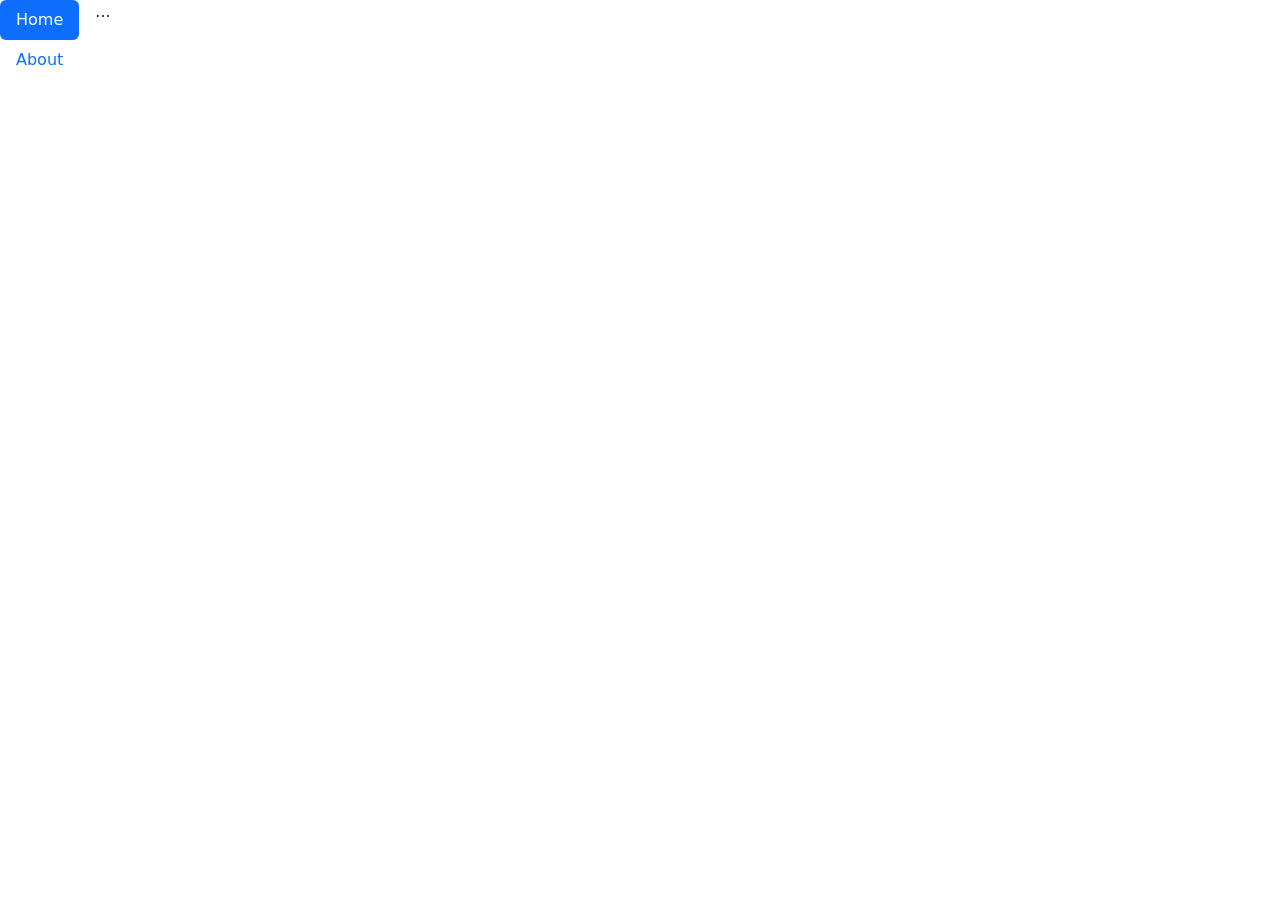
==== index.html @ a02d2b6b "images files" ====
<!DOCTYPE html>
<html lang="en">
  <head>
    <!-- Required meta tags -->
    <meta charset="utf-8" />
    <meta name="viewport" content="width=device-width, initial-scale=1" />

    <!-- Google Fonts -->
    <link
      href="https://fonts.googleapis.com/css?family=Open+Sans:300,300i,400,400i,600,600i,700,700i|Raleway:300,300i,400,400i,500,500i,600,600i,700,700i|Poppins:300,300i,400,400i,500,500i,600,600i,700,700i"
      rel="stylesheet"
    />

    <!-- Bootstrap CSS -->
    <link
      href="https://cdn.jsdelivr.net/npm/bootstrap@5.0.2/dist/css/bootstrap.min.css"
      rel="stylesheet"
      integrity="sha384-EVSTQN3/azprG1Anm3QDgpJLIm9Nao0Yz1ztcQTwFspd3yD65VohhpuuCOmLASjC"
      crossorigin="anonymous"
    />

    <title>Nimesh Portfolio</title>
  </head>
  <body>
    <!-- <h1>Nimesh Portfolio</h1> -->

    <!-- Optional JavaScript; choose one of the two! -->

    <!-- Option 1: Bootstrap Bundle with Popper -->
    <script
      src="https://cdn.jsdelivr.net/npm/bootstrap@5.0.2/dist/js/bootstrap.bundle.min.js"
      integrity="sha384-MrcW6ZMFYlzcLA8Nl+NtUVF0sA7MsXsP1UyJoMp4YLEuNSfAP+JcXn/tWtIaxVXM"
      crossorigin="anonymous"
    ></script>

    <!-- Option 2: Separate Popper and Bootstrap JS -->
    <!--
    <script src="https://cdn.jsdelivr.net/npm/@popperjs/core@2.9.2/dist/umd/popper.min.js" integrity="sha384-IQsoLXl5PILFhosVNubq5LC7Qb9DXgDA9i+tQ8Zj3iwWAwPtgFTxbJ8NT4GN1R8p" crossorigin="anonymous"></script>
    <script src="https://cdn.jsdelivr.net/npm/bootstrap@5.0.2/dist/js/bootstrap.min.js" integrity="sha384-cVKIPhGWiC2Al4u+LWgxfKTRIcfu0JTxR+EQDz/bgldoEyl4H0zUF0QKbrJ0EcQF" crossorigin="anonymous"></script>
    -->

    <div class="d-flex align-items-start">
      <div
        class="nav flex-column nav-pills me-3"
        id="v-pills-tab"
        role="tablist"
        aria-orientation="vertical"
      >
        <button
          class="nav-link active"
          id="v-pills-home-tab"
          data-bs-toggle="pill"
          data-bs-target="#v-pills-home"
          type="button"
          role="tab"
          aria-controls="v-pills-home"
          aria-selected="true"
        >
          Home
        </button>
        <button
          class="nav-link"
          id="v-pills-profile-tab"
          data-bs-toggle="pill"
          data-bs-target="#v-pills-profile"
          type="button"
          role="tab"
          aria-controls="v-pills-profile"
          aria-selected="false"
        >
          About
        </button>
      </div>
      <div class="tab-content" id="v-pills-tabContent">
        <div
          class="tab-pane fade show active"
          id="v-pills-home"
          role="tabpanel"
          aria-labelledby="v-pills-home-tab"
        >
          ...
        </div>
        <div
          class="tab-pane fade"
          id="v-pills-profile"
          role="tabpanel"
          aria-labelledby="v-pills-profile-tab"
        >
          ...
        </div>
        <div
          class="tab-pane fade"
          id="v-pills-messages"
          role="tabpanel"
          aria-labelledby="v-pills-messages-tab"
        >
          ...
        </div>
        <div
          class="tab-pane fade"
          id="v-pills-settings"
          role="tabpanel"
          aria-labelledby="v-pills-settings-tab"
        >
          ...
        </div>
      </div>
    </div>
  </body>
</html>
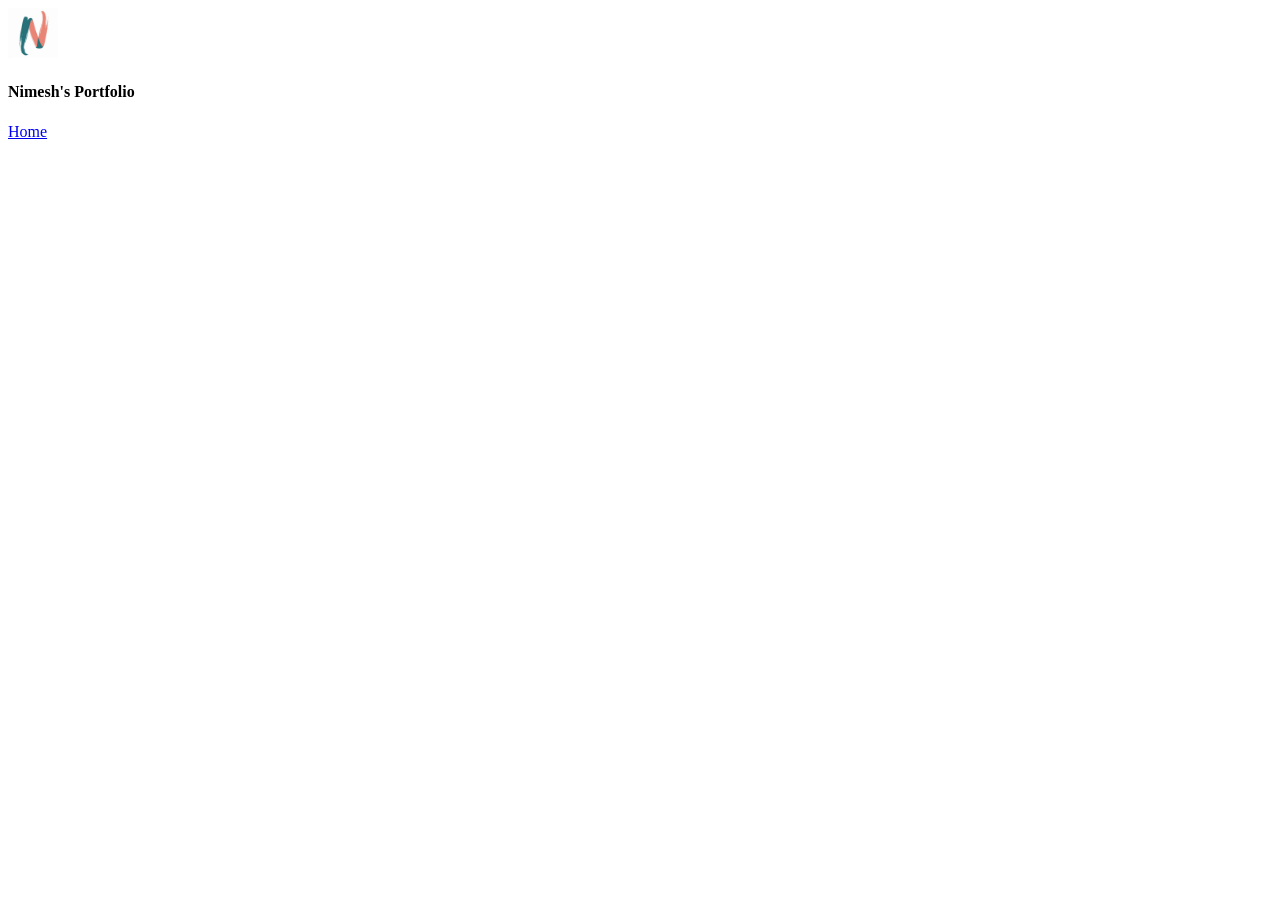
==== commit b28366c0: "update" ====
--- a/index.html
+++ b/index.html
@@ -1,110 +1,26 @@
 <!DOCTYPE html>
 <html lang="en">
   <head>
-    <!-- Required meta tags -->
     <meta charset="utf-8" />
     <meta name="viewport" content="width=device-width, initial-scale=1" />
-
-    <!-- Google Fonts -->
-    <link
-      href="https://fonts.googleapis.com/css?family=Open+Sans:300,300i,400,400i,600,600i,700,700i|Raleway:300,300i,400,400i,500,500i,600,600i,700,700i|Poppins:300,300i,400,400i,500,500i,600,600i,700,700i"
-      rel="stylesheet"
-    />
-
-    <!-- Bootstrap CSS -->
-    <link
-      href="https://cdn.jsdelivr.net/npm/bootstrap@5.0.2/dist/css/bootstrap.min.css"
-      rel="stylesheet"
-      integrity="sha384-EVSTQN3/azprG1Anm3QDgpJLIm9Nao0Yz1ztcQTwFspd3yD65VohhpuuCOmLASjC"
-      crossorigin="anonymous"
-    />
-
+    <link rel="stylesheet" href="bootstrap.min.css" />
     <title>Nimesh Portfolio</title>
   </head>
   <body>
-    <!-- <h1>Nimesh Portfolio</h1> -->
+    <header class="nav bg-dark text-white p-1 align-items-center">
+      <img
+        src="img/2.jpeg"
+        alt="Logo"
+        class="rounded-circle"
+        width="50px"
+        height="50px"
+      />
+      <h4 class="px-3">Nimesh's Portfolio</h4>
+      <a href="#" class="">Home</a>
 
-    <!-- Optional JavaScript; choose one of the two! -->
+    </header>
 
-    <!-- Option 1: Bootstrap Bundle with Popper -->
-    <script
-      src="https://cdn.jsdelivr.net/npm/bootstrap@5.0.2/dist/js/bootstrap.bundle.min.js"
-      integrity="sha384-MrcW6ZMFYlzcLA8Nl+NtUVF0sA7MsXsP1UyJoMp4YLEuNSfAP+JcXn/tWtIaxVXM"
-      crossorigin="anonymous"
-    ></script>
-
-    <!-- Option 2: Separate Popper and Bootstrap JS -->
-    <!--
-    <script src="https://cdn.jsdelivr.net/npm/@popperjs/core@2.9.2/dist/umd/popper.min.js" integrity="sha384-IQsoLXl5PILFhosVNubq5LC7Qb9DXgDA9i+tQ8Zj3iwWAwPtgFTxbJ8NT4GN1R8p" crossorigin="anonymous"></script>
-    <script src="https://cdn.jsdelivr.net/npm/bootstrap@5.0.2/dist/js/bootstrap.min.js" integrity="sha384-cVKIPhGWiC2Al4u+LWgxfKTRIcfu0JTxR+EQDz/bgldoEyl4H0zUF0QKbrJ0EcQF" crossorigin="anonymous"></script>
-    -->
-
-    <div class="d-flex align-items-start">
-      <div
-        class="nav flex-column nav-pills me-3"
-        id="v-pills-tab"
-        role="tablist"
-        aria-orientation="vertical"
-      >
-        <button
-          class="nav-link active"
-          id="v-pills-home-tab"
-          data-bs-toggle="pill"
-          data-bs-target="#v-pills-home"
-          type="button"
-          role="tab"
-          aria-controls="v-pills-home"
-          aria-selected="true"
-        >
-          Home
-        </button>
-        <button
-          class="nav-link"
-          id="v-pills-profile-tab"
-          data-bs-toggle="pill"
-          data-bs-target="#v-pills-profile"
-          type="button"
-          role="tab"
-          aria-controls="v-pills-profile"
-          aria-selected="false"
-        >
-          About
-        </button>
-      </div>
-      <div class="tab-content" id="v-pills-tabContent">
-        <div
-          class="tab-pane fade show active"
-          id="v-pills-home"
-          role="tabpanel"
-          aria-labelledby="v-pills-home-tab"
-        >
-          ...
-        </div>
-        <div
-          class="tab-pane fade"
-          id="v-pills-profile"
-          role="tabpanel"
-          aria-labelledby="v-pills-profile-tab"
-        >
-          ...
-        </div>
-        <div
-          class="tab-pane fade"
-          id="v-pills-messages"
-          role="tabpanel"
-          aria-labelledby="v-pills-messages-tab"
-        >
-          ...
-        </div>
-        <div
-          class="tab-pane fade"
-          id="v-pills-settings"
-          role="tabpanel"
-          aria-labelledby="v-pills-settings-tab"
-        >
-          ...
-        </div>
-      </div>
-    </div>
+    <!-- Bootstrap Javascript -->
+    <script src="bootstrap.bundle.min.js"></script>
   </body>
 </html>
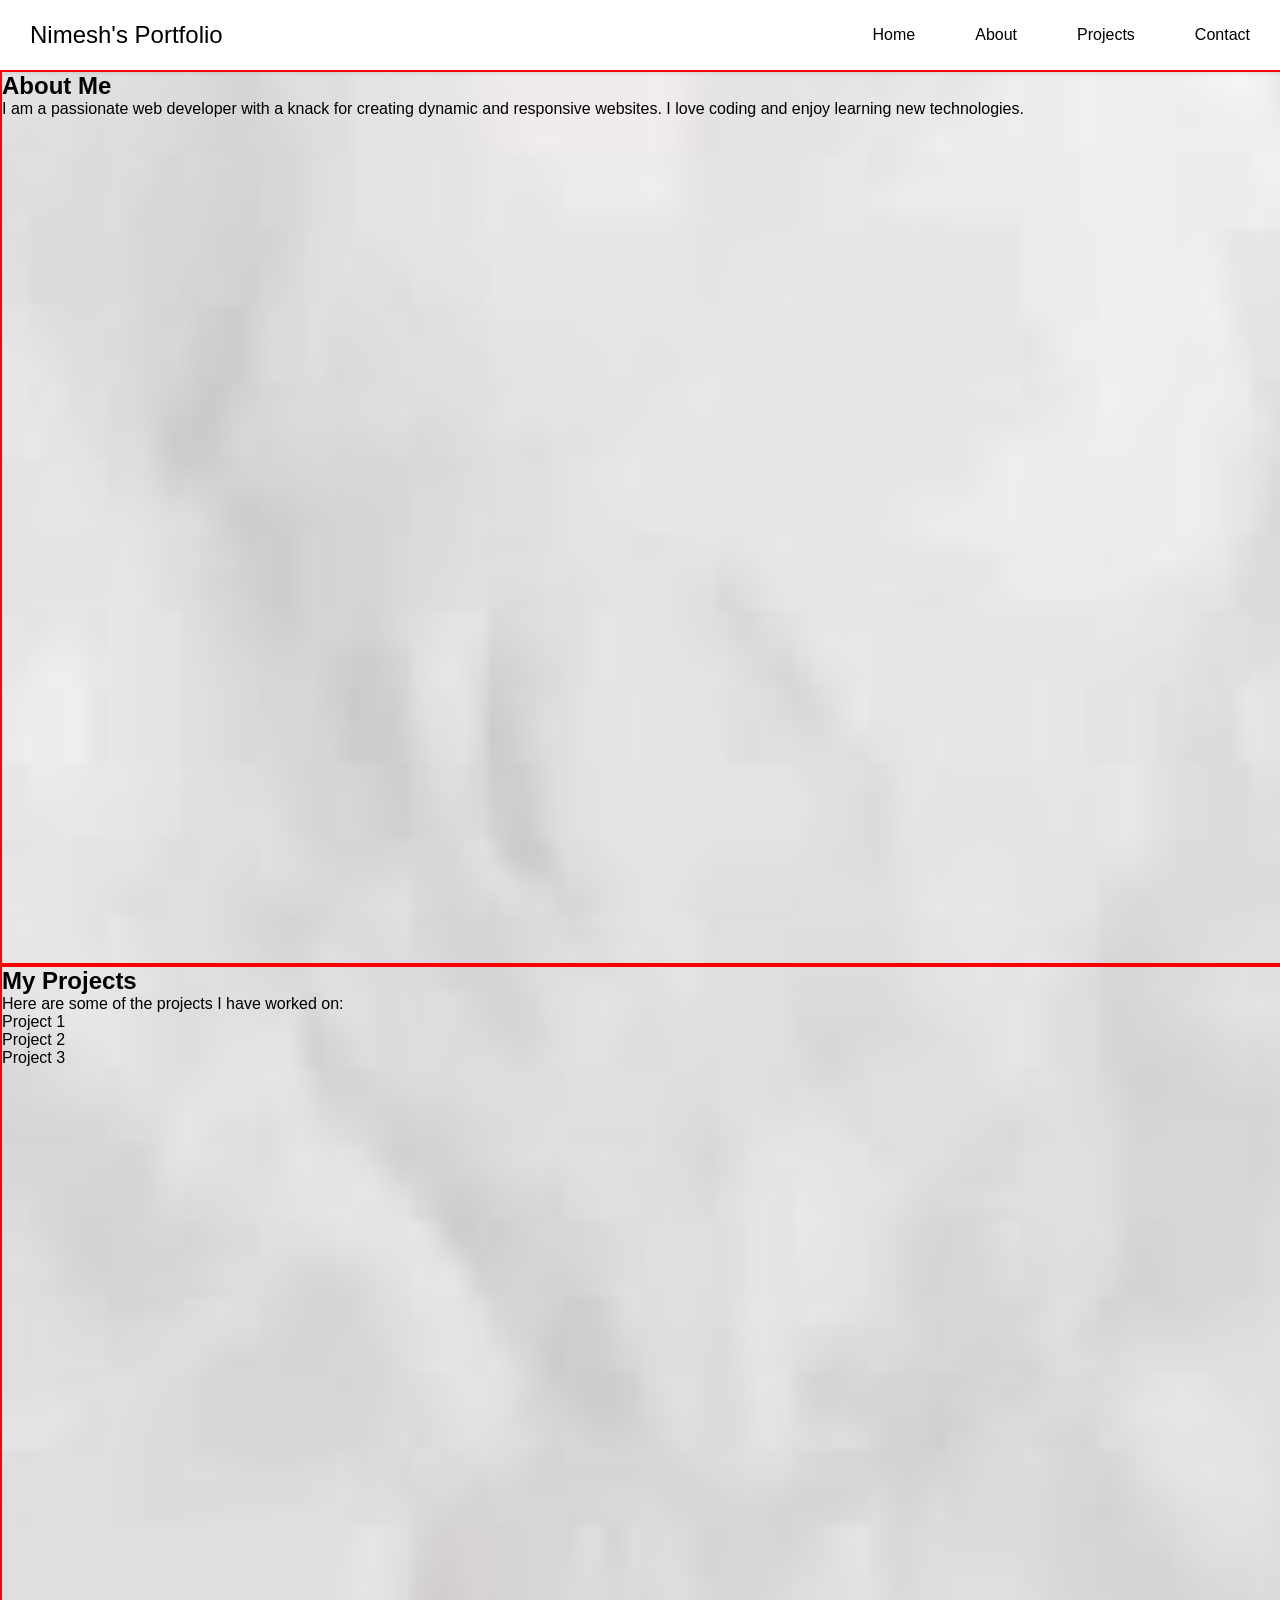
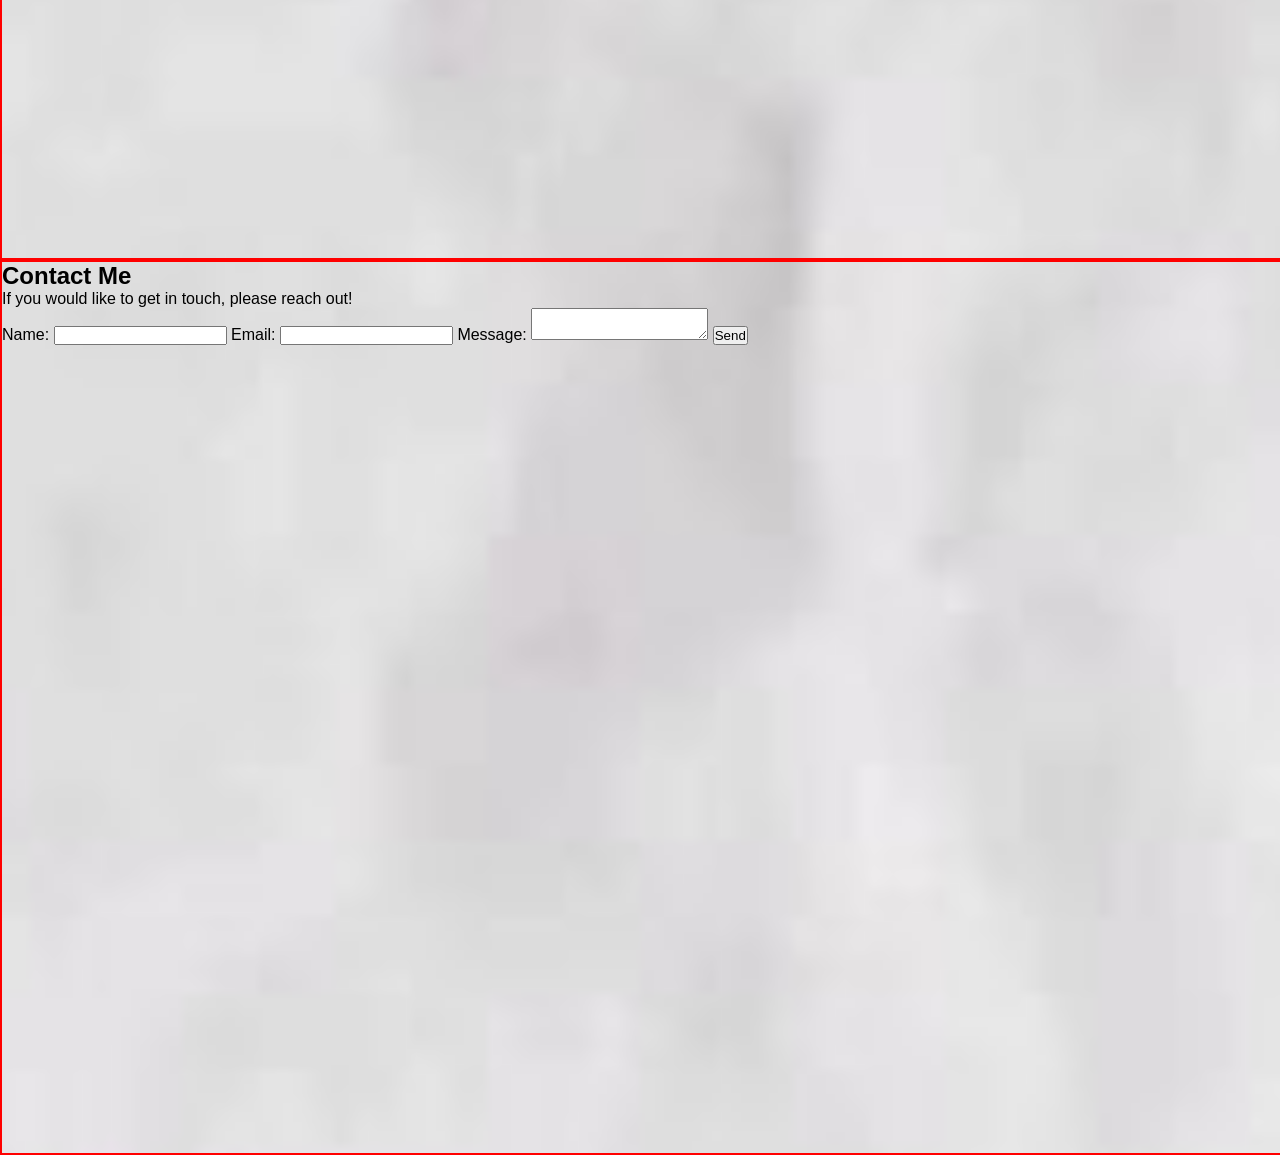
==== commit da699334: "built navbar" ====
--- a/index.html
+++ b/index.html
@@ -1,26 +1,82 @@
 <!DOCTYPE html>
 <html lang="en">
   <head>
-    <meta charset="utf-8" />
-    <meta name="viewport" content="width=device-width, initial-scale=1" />
-    <link rel="stylesheet" href="bootstrap.min.css" />
-    <title>Nimesh Portfolio</title>
+    <meta charset="UTF-8" />
+    <meta name="viewport" content="width=device-width, initial-scale=1.0" />
+    <title>Portfolio</title>
+    <link rel="stylesheet" href="style.css" />
+    <script src="script.js"></script>
   </head>
   <body>
-    <header class="nav bg-dark text-white p-1 align-items-center">
-      <img
-        src="img/2.jpeg"
-        alt="Logo"
-        class="rounded-circle"
-        width="50px"
-        height="50px"
-      />
-      <h4 class="px-3">Nimesh's Portfolio</h4>
-      <a href="#" class="">Home</a>
+    <nav>
+      <ul class="sidebar">
+        <li onclick="hideSidebar()">
+          <a href="#">
+            <img src="close-btn.svg" />
+          </a>
+        </li>
+        <li><a href="#">Home</a></li>
+        <li><a href="#">About</a></li>
+        <li><a href="#">Projects</a></li>
+        <li><a href="#">Contact</a></li>
+      </ul>
+      <ul>
+        <li class="nav-title"><a href="#">Nimesh's Portfolio</a></li>
+        <li class="hideOnMobile"><a href="#">Home</a></li>
+        <li class="hideOnMobile"><a href="#about">About</a></li>
+        <li class="hideOnMobile"><a href="#projects">Projects</a></li>
+        <li class="hideOnMobile"><a href="#contact">Contact</a></li>
+        <li class="menu-button" onclick="showSidebar()">
+          <a href="#">
+            <img src="menu-btn.svg"
+          /></a>
+        </li>
+      </ul>
+    </nav>
 
-    </header>
+    <main>
 
-    <!-- Bootstrap Javascript -->
-    <script src="bootstrap.bundle.min.js"></script>
+    </main>
+
+    <section class="About" id="about">
+      <div class="about-content">
+        <h1>About Me</h1>
+        <p>
+          I am a passionate web developer with a knack for creating dynamic and
+          responsive websites. I love coding and enjoy learning new technologies.
+        </p>
+      </div>
+
+    </section>
+
+    <section class="projects" id="projects">
+      <div class="projects-content">
+        <h1>My Projects</h1>
+        <p>
+          Here are some of the projects I have worked on:
+        </p>
+        <ul>
+          <li>Project 1</li>
+          <li>Project 2</li>
+          <li>Project 3</li>
+        </ul>
+      </div>
+    </section>
+
+    <section class="contact" id="contact">
+      <div class="contact-content">
+        <h1>Contact Me</h1>
+        <p>If you would like to get in touch, please reach out!</p>
+        <form action="#" method="post">
+          <label for="name">Name:</label>
+          <input type="text" id="name" name="name" required />
+          <label for="email">Email:</label>
+          <input type="email" id="email" name="email" required />
+          <label for="message">Message:</label>
+          <textarea id="message" name="message" required></textarea>
+          <button type="submit">Send</button>
+        </form>
+      </div>
+    </section>
   </body>
 </html>
--- a/style.css
+++ b/style.css
@@ -0,0 +1,138 @@
+* {
+  margin: 0;
+  padding: 0;
+}
+
+/* --------------Navbar Section----------------- */
+
+body {
+  min-height: 100vh;
+  background-image: url(cramp_paper.jpg);
+  background-size: cover;
+  background-repeat: no-repeat;
+  background-position: center;
+  font-family: "Segoe UI", Tahoma, Geneva, Verdana, sans-serif;
+}
+
+nav {
+  background-color: white;
+  box-shadow: 3px 3px 5px rgba(0, 0, 0, 0.1);
+}
+
+nav ul {
+  width: 100%;
+  list-style: none;
+  display: flex;
+  justify-content: flex-end;
+  align-items: center;
+  padding: 10px 0;
+}
+
+nav li {
+  height: 50px;
+}
+
+nav a {
+  height: 100%;
+  padding: 0 30px;
+  text-decoration: none;
+  display: flex;
+  align-items: center;
+  color: black;
+  font-weight: normal;
+}
+
+nav a:hover {
+  background-color: #f0f0f0;
+}
+
+nav a.active {
+  font-weight: bold;
+}
+
+nav .nav-title{
+  font-size: 1.5em;
+  font-weight: bold;
+}
+
+nav li:first-child {
+  margin-right: auto;
+}
+
+.sidebar {
+  position: fixed;
+  top: 0;
+  right: 0;
+  height: 100vh;
+  width: 250px;
+  z-index: 999;
+  background-color: rgba(255, 255, 255, 0.2);
+  backdrop-filter: blur(10px);
+  box-shadow: -10px 0 10px rgba(0, 0, 0, 0.1);
+  display: none;
+  flex-direction: column;
+  align-items: flex-start;
+  justify-content: flex-start;
+}
+
+.sidebar li {
+  width: 100%;
+}
+
+.sidebar a {
+  width: 100%;
+}
+
+.menu-button {
+  display: none;
+}
+
+@media (max-width: 800px) {
+  .hideOnMobile {
+    display: none;
+  }
+
+  .menu-button {
+    display: block;
+  }
+}
+
+@media (max-width: 400px) {
+  .sidebar {
+    width: 100%;
+  }
+}
+
+
+/* -----------------Main Section---------------- */
+
+/* main{
+  min-width:100%;
+  border: 2px solid red;
+} */
+
+/* -------------------About Section------------------ */
+
+#about{
+  min-width:100%;
+  min-height: 99vh;
+  border: 2px solid red;
+}
+
+
+/* -------------------Projects Section------------------ */
+
+#projects{
+  min-width:100%;
+  min-height: 99vh;
+  border: 2px solid red;
+}
+
+
+/* -------------------Contact Section------------------ */
+
+#contact{
+  min-width:100%;
+  min-height: 99vh;
+  border: 2px solid red;
+}
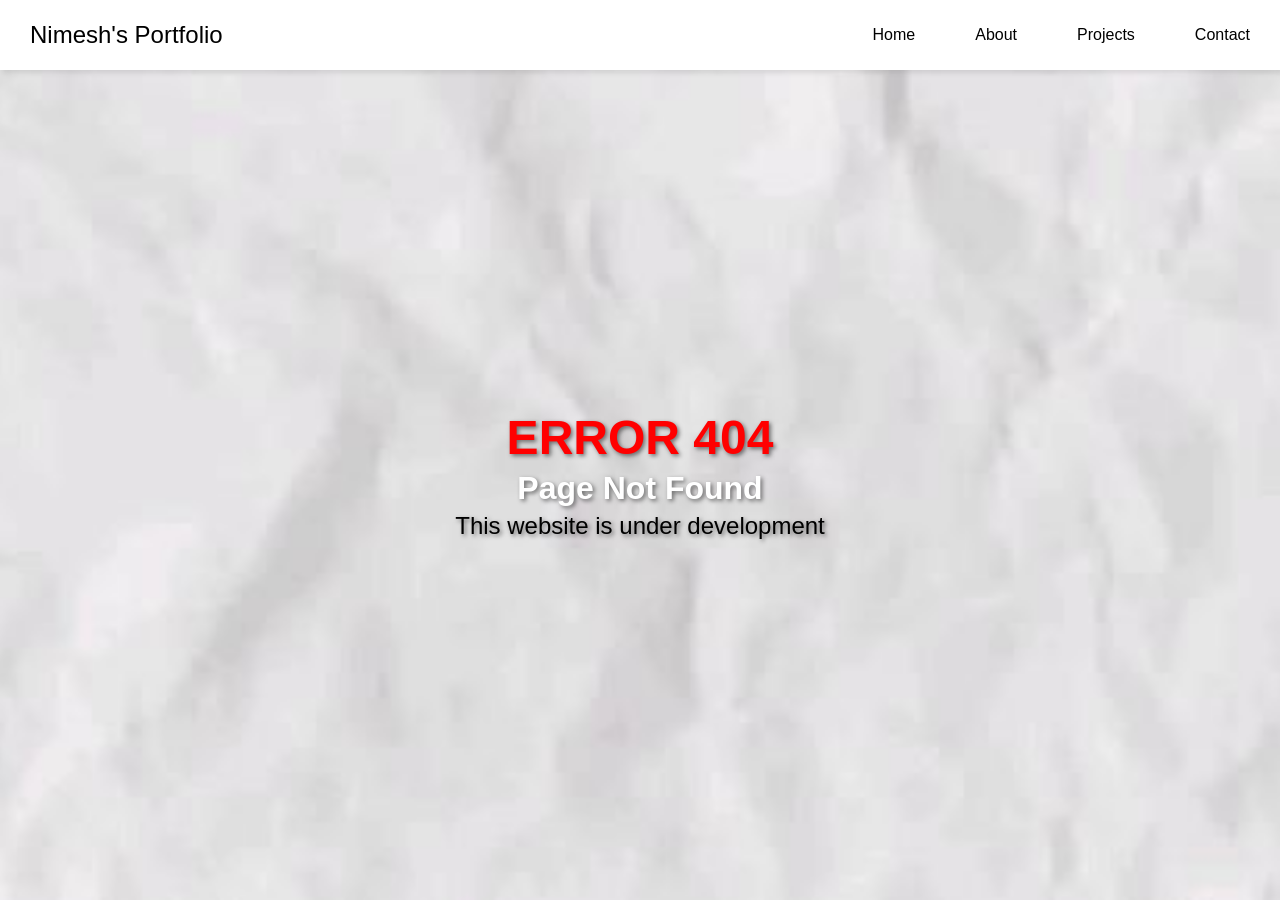
==== commit 995f0828: "main branch changes done" ====
--- a/index.html
+++ b/index.html
@@ -27,34 +27,34 @@
         <li class="hideOnMobile"><a href="#projects">Projects</a></li>
         <li class="hideOnMobile"><a href="#contact">Contact</a></li>
         <li class="menu-button" onclick="showSidebar()">
-          <a href="#">
-            <img src="menu-btn.svg"
-          /></a>
+          <a href="#"> <img src="menu-btn.svg" /></a>
         </li>
       </ul>
     </nav>
 
     <main>
-
+      <div class="container">
+        <h1>ERROR 404</h1>
+        <h2>Page Not Found</h2>
+        <p>This website is under development</p>
+      </div>
     </main>
 
-    <section class="About" id="about">
+    <!-- <section class="About" id="about">
       <div class="about-content">
         <h1>About Me</h1>
         <p>
           I am a passionate web developer with a knack for creating dynamic and
-          responsive websites. I love coding and enjoy learning new technologies.
+          responsive websites. I love coding and enjoy learning new
+          technologies.
         </p>
       </div>
-
     </section>
 
     <section class="projects" id="projects">
       <div class="projects-content">
         <h1>My Projects</h1>
-        <p>
-          Here are some of the projects I have worked on:
-        </p>
+        <p>Here are some of the projects I have worked on:</p>
         <ul>
           <li>Project 1</li>
           <li>Project 2</li>
@@ -77,6 +77,6 @@
           <button type="submit">Send</button>
         </form>
       </div>
-    </section>
+    </section> -->
   </body>
 </html>
--- a/style.css
+++ b/style.css
@@ -106,12 +106,37 @@
 
 /* -----------------Main Section---------------- */
 
-/* main{
+main .container{
   min-width:100%;
-  border: 2px solid red;
-} */
+  min-height: 90vh;
+  /* border: 2px solid red; */
+  display: flex;
+  flex-direction: column;
+  justify-content: center;
+  align-items: center;
+  row-gap: 5px;
+}
 
-/* -------------------About Section------------------ */
+.container h1{
+  font-size: 3em;
+  color: red;
+  text-align: center;
+  text-shadow: 2px 2px 4px rgba(0, 0, 0, 0.5);
+}
+.container h2{
+  font-size: 2em;
+  color: white;
+  text-align: center;
+  text-shadow: 2px 2px 4px rgba(0, 0, 0, 0.5);
+}
+.container p{
+  font-size: 1.5em;
+  color: black;
+  text-align: center;
+  text-shadow: 2px 2px 4px rgba(0, 0, 0, 0.5);
+}
+
+/* -------------------About Section------------------
 
 #about{
   min-width:100%;
@@ -120,7 +145,7 @@
 }
 
 
-/* -------------------Projects Section------------------ */
+-------------------Projects Section------------------
 
 #projects{
   min-width:100%;
@@ -129,10 +154,10 @@
 }
 
 
-/* -------------------Contact Section------------------ */
+-------------------Contact Section------------------
 
 #contact{
   min-width:100%;
   min-height: 99vh;
   border: 2px solid red;
-}+} */
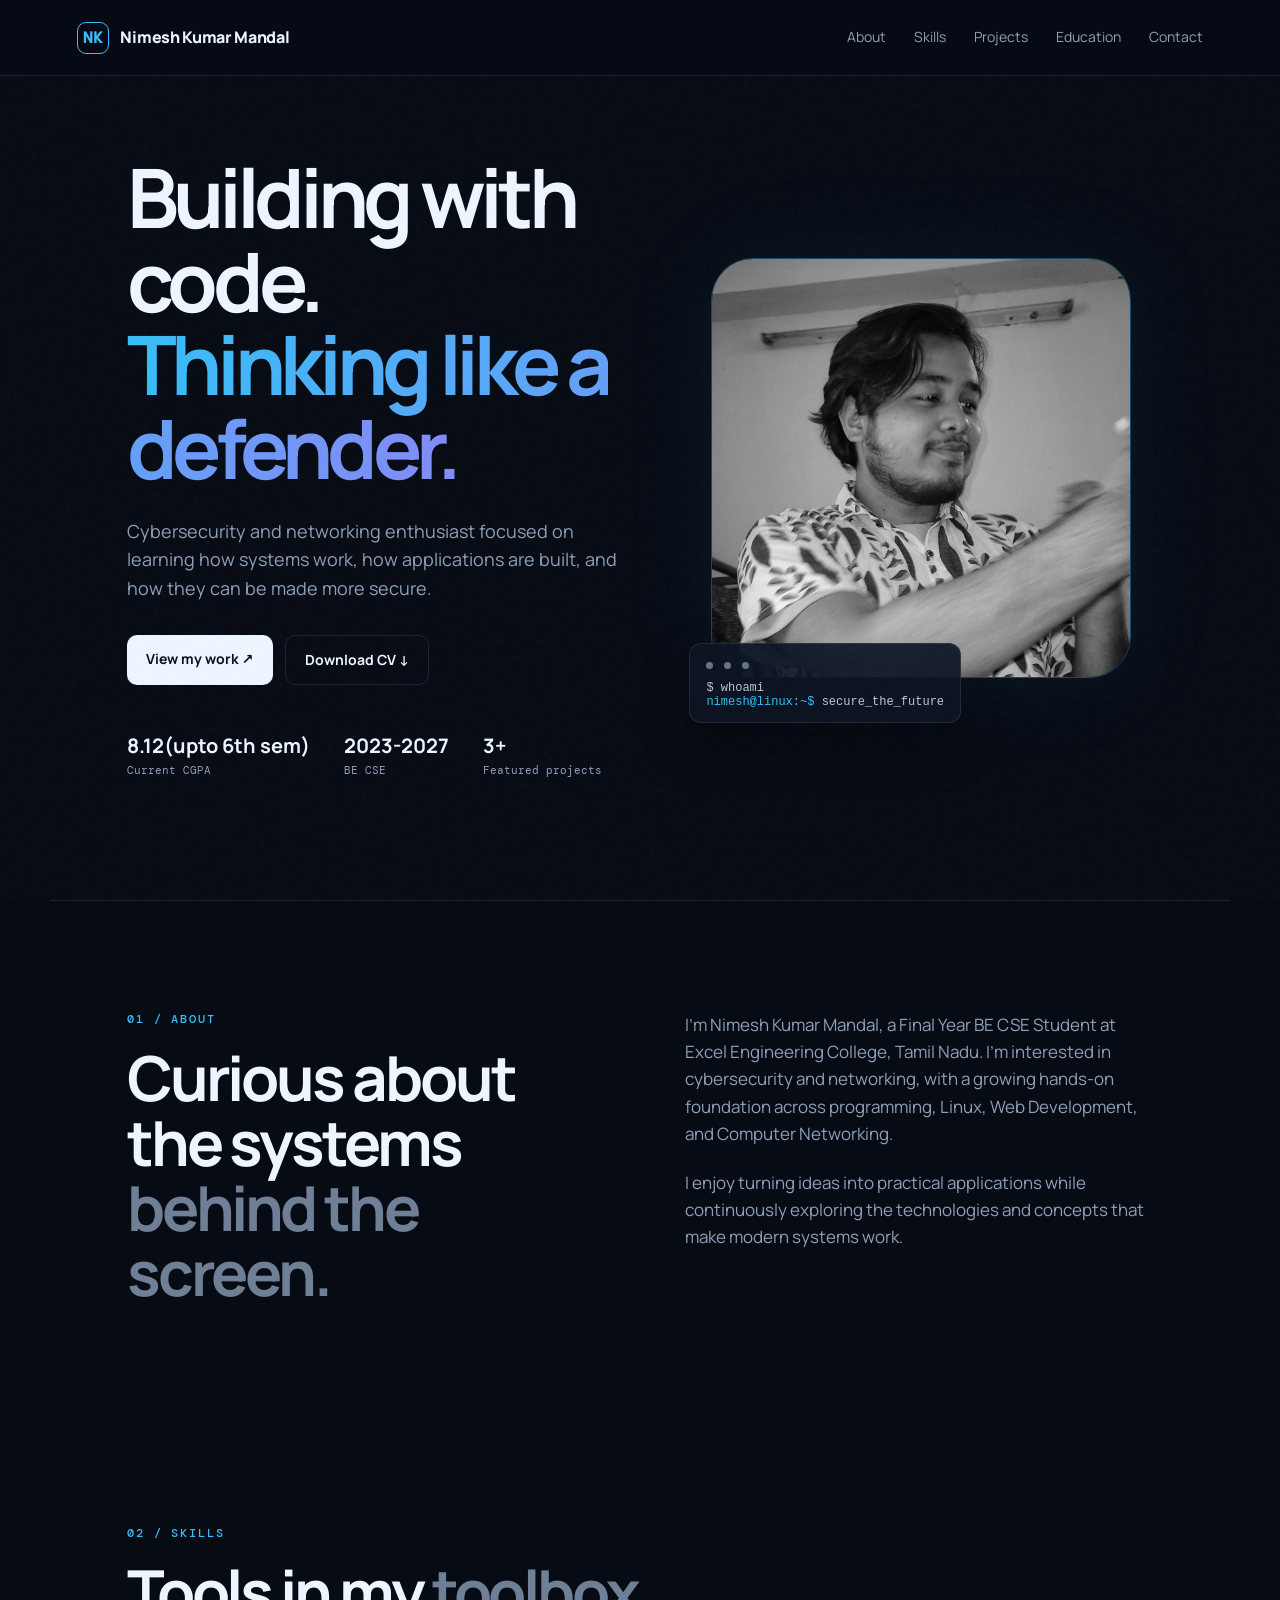
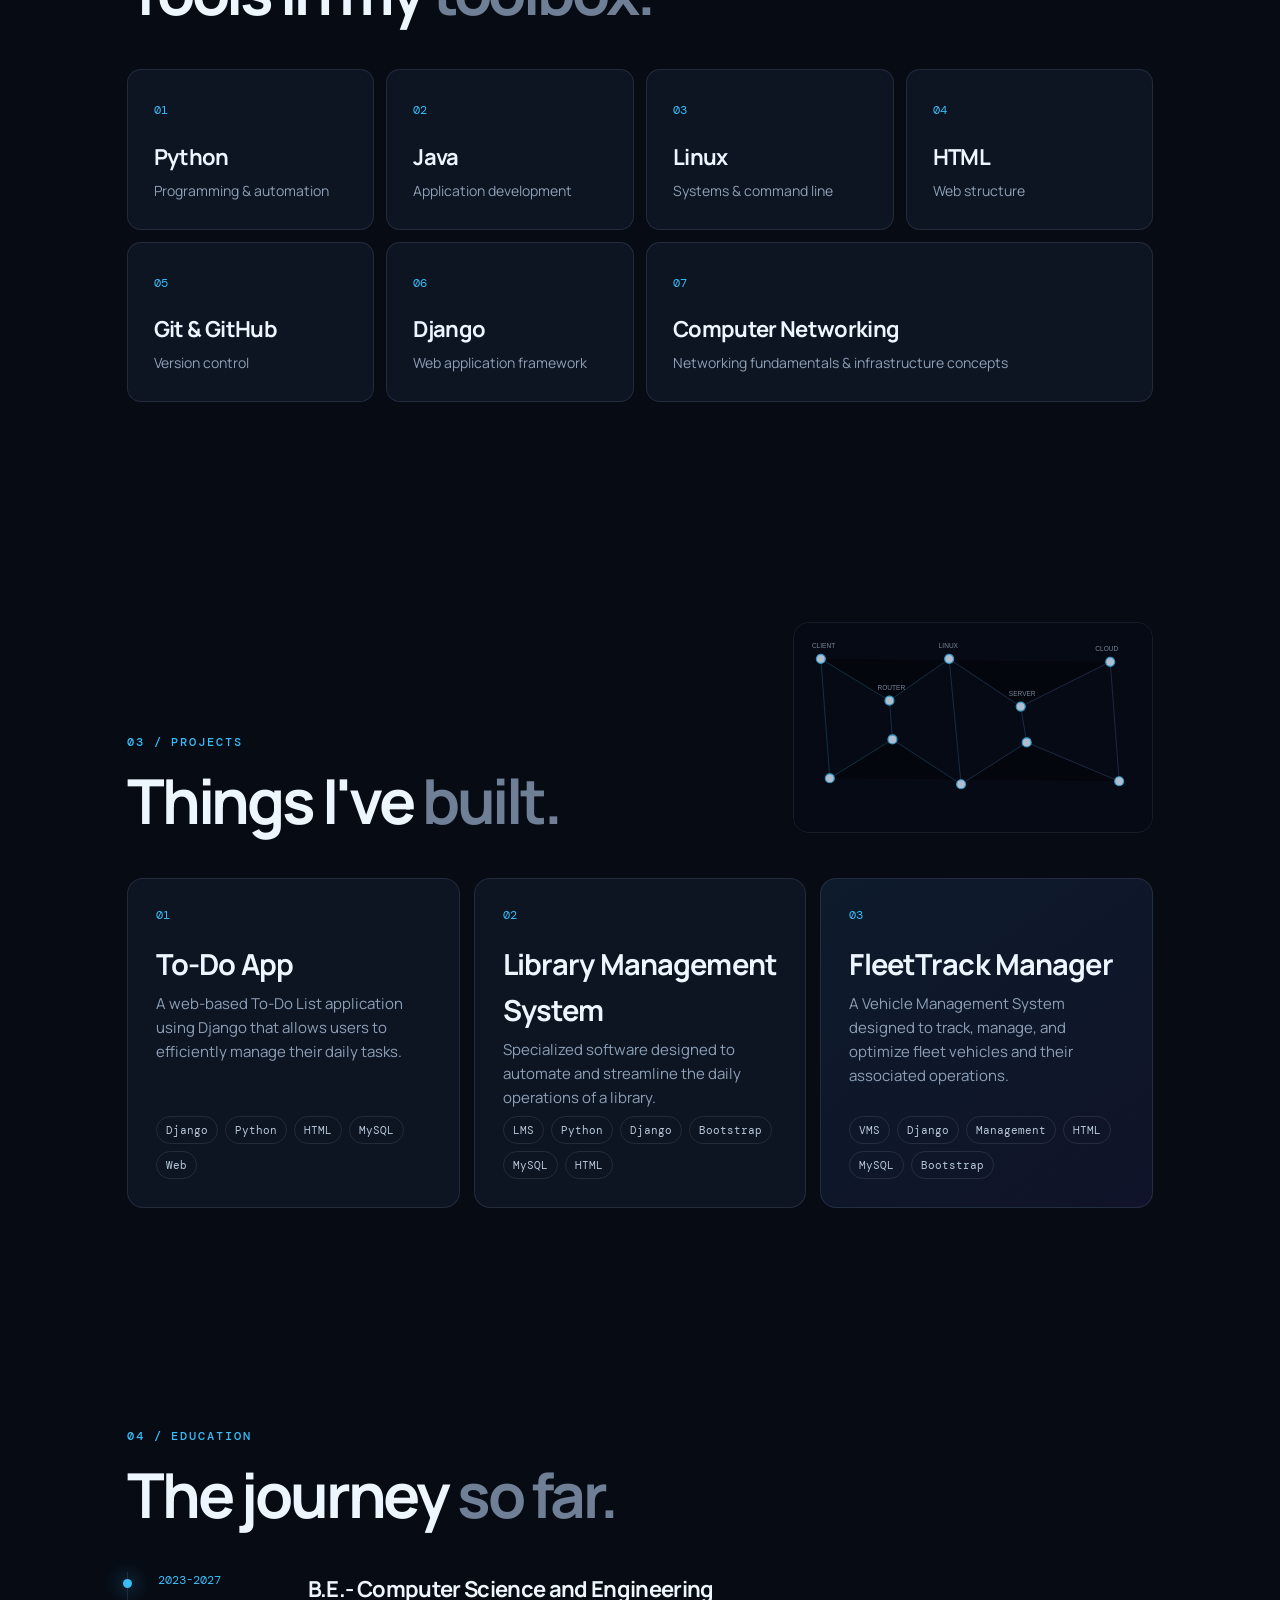
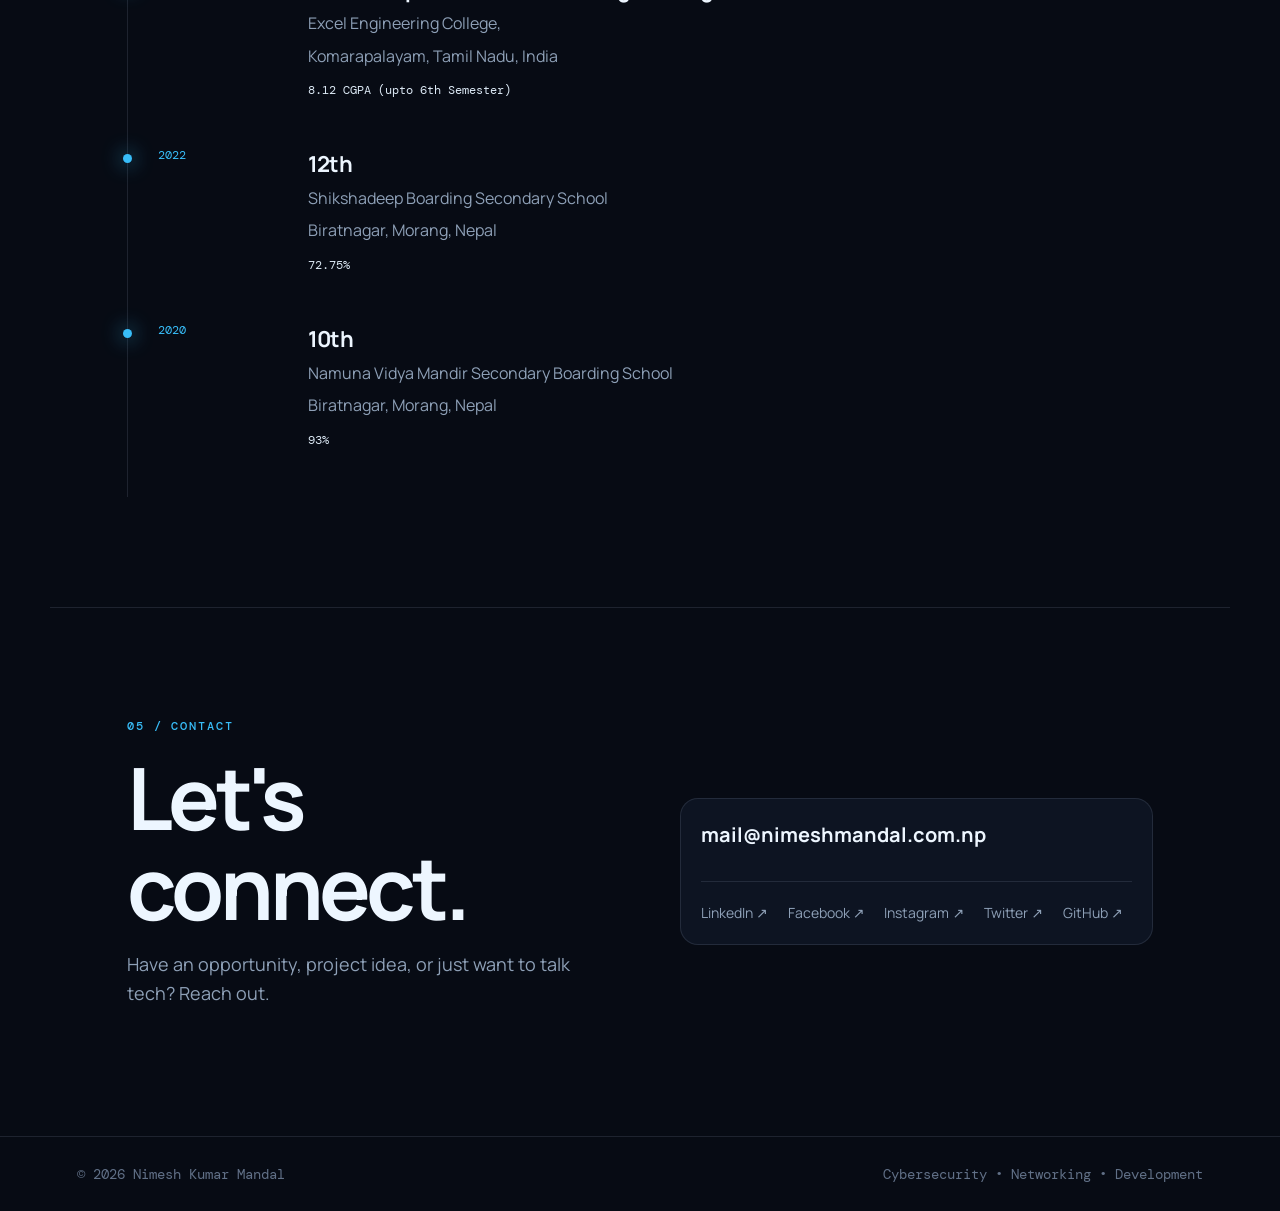
==== commit 39d0dda2: "changes the entire webpage design" ====
--- a/index.html
+++ b/index.html
@@ -1,82 +1,435 @@
-<!DOCTYPE html>
+<!doctype html>
 <html lang="en">
   <head>
-    <meta charset="UTF-8" />
-    <meta name="viewport" content="width=device-width, initial-scale=1.0" />
-    <title>Portfolio</title>
+    <meta charset="utf-8" />
+    <meta name="viewport" content="width=device-width, initial-scale=1" />
+    <meta
+      name="description"
+      content="Personal portfolio of Nimesh Kumar Mandal, a BTech CSE student interested in cybersecurity and networking."
+    />
+
+    <!-- Favicon -->
+    <link rel="icon" type="image/png" href="favicon/favicon-96x96.png" sizes="96x96" />
+    <link rel="icon" type="image/svg+xml" href="favicon/favicon.svg" />
+    <link rel="shortcut icon" href="favicon/favicon.ico" />
+    <link rel="apple-touch-icon" sizes="180x180" href="favicon/apple-touch-icon.png" />
+    <link rel="manifest" href="favicon/site.webmanifest" />
+
+    <!-- Nimesh Kumar Mandal — CSE Student | Cybersecurity & Networking -->
+    <title>Nimesh Kumar Mandal</title>
     <link rel="stylesheet" href="style.css" />
+  </head>
+
+  <body>
+    <div class="noise"></div>
+
+    <!-- Header -->
+    <header class="nav">
+      <!-- Logo -->
+      <a class="brand" href="#home">
+        <span>NK</span>
+        Nimesh Kumar Mandal
+      </a>
+
+      <button class="menu" aria-label="Toggle menu">☰</button>
+      <!-- Navigation -->
+      <nav>
+        <a href="#about">About</a>
+        <a href="#skills">Skills</a>
+        <a href="#projects">Projects</a>
+        <a href="#education">Education</a>
+        <a href="#contact">Contact</a>
+      </nav>
+    </header>
+
+    <!-- Main Content -->
+    <main id="home">
+      <!-- Home Section -->
+      <section class="hero section">
+        <div class="hero-copy reveal">
+          <!-- <p class="eyebrow">4TH YEAR BE-CSE STUDENT</p> -->
+
+          <!-- Hero Heading -->
+          <h1>
+            Building with code.<br />
+            <em>Thinking like a defender.</em>
+          </h1>
+
+          <!-- Lead Text -->
+          <p class="lead">
+            Cybersecurity and networking enthusiast focused on learning how
+            systems work, how applications are built, and how they can be made
+            more secure.
+          </p>
+
+          <!-- Action Buttons -->
+          <div class="actions">
+            <a class="btn primary" href="#projects">
+              View my work <span>↗</span>
+            </a>
+            <a class="btn ghost" href="assets/Nimesh-Kr-Mandal-CV.pdf" download>
+              Download CV <span>↓</span>
+            </a>
+          </div>
+
+          <!-- Mini Stats -->
+          <div class="mini-stats">
+            <div>
+              <strong>8.12(upto 6th sem)</strong>
+              <span>Current CGPA</span>
+            </div>
+
+            <div>
+              <strong>2023-2027</strong>
+              <span>BE CSE</span>
+            </div>
+
+            <div>
+              <strong>3+</strong>
+              <span>Featured projects</span>
+            </div>
+          </div>
+        </div>
+
+        <div class="hero-art reveal">
+          <!-- <div class="orbit orbit-a"></div>
+          <div class="orbit orbit-b"></div> -->
+
+          <!-- Hero Art -->
+          <div class="profile-frame">
+            <img
+              src="assets/pp.jpeg"
+              alt="Stylized profile illustration placeholder for Nimesh Kumar Mandal"
+            />
+          </div>
+
+          <!-- Terminal Card -->
+          <div class="terminal-card">
+            <div>
+              <i></i>
+              <i></i>
+              <i></i>
+            </div>
+
+            <code>
+              $ whoami
+              <br />
+              <span>nimesh@linux:~$</span>
+              secure_the_future
+            </code>
+          </div>
+        </div>
+      </section>
+
+      <!-- About Section   -->
+      <section id="about" class="section split">
+        <!-- About Left -->
+        <div>
+          <p class="eyebrow">01 / ABOUT</p>
+
+          <h2>
+            Curious about the systems
+            <span>behind the screen.</span>
+          </h2>
+        </div>
+
+        <!-- About Right -->
+        <div class="prose">
+          <p>
+            I'm Nimesh Kumar Mandal, a Final Year BE CSE Student at Excel
+            Engineering College, Tamil Nadu. I'm interested in cybersecurity and
+            networking, with a growing hands-on foundation across programming,
+            Linux, Web Development, and Computer Networking.
+          </p>
+
+          <p>
+            I enjoy turning ideas into practical applications while continuously
+            exploring the technologies and concepts that make modern systems
+            work.
+          </p>
+        </div>
+      </section>
+
+      <!-- Skills Section -->
+      <section id="skills" class="section">
+        <!-- Skills Head -->
+        <div class="section-head">
+          <div>
+            <p class="eyebrow">02 / SKILLS</p>
+
+            <h2>
+              Tools in my
+              <span>toolbox.</span>
+            </h2>
+          </div>
+        </div>
+
+        <!-- Skill Grid -->
+        <div class="skill-grid">
+          <!-- Skill 1 -->
+          <div class="skill-card">
+            <b>01</b>
+            <h3>Python</h3>
+            <p>Programming & automation</p>
+          </div>
+
+          <!-- Skill 2 -->
+          <div class="skill-card">
+            <b>02</b>
+            <h3>Java</h3>
+            <p>Application development</p>
+          </div>
+
+          <!-- Skill 3 -->
+          <div class="skill-card">
+            <b>03</b>
+            <h3>Linux</h3>
+            <p>Systems & command line</p>
+          </div>
+
+          <!-- Skill 4 -->
+          <div class="skill-card">
+            <b>04</b>
+            <h3>HTML</h3>
+            <p>Web structure</p>
+          </div>
+
+          <!-- Skill 5 -->
+          <div class="skill-card">
+            <b>05</b>
+            <h3>Git & GitHub</h3>
+            <p>Version control</p>
+          </div>
+
+          <!-- Skill 6 -->
+          <div class="skill-card">
+            <b>06</b>
+            <h3>Django</h3>
+            <p>Web application framework</p>
+          </div>
+
+          <!-- Skill 7 -->
+          <div class="skill-card wide">
+            <b>07</b>
+            <h3>Computer Networking</h3>
+            <p>Networking fundamentals & infrastructure concepts</p>
+          </div>
+        </div>
+      </section>
+
+      <!-- Projects Section -->
+      <section id="projects" class="section">
+        <!-- Projects Head -->
+        <div class="section-head">
+          <div>
+            <p class="eyebrow">03 / PROJECTS</p>
+            <h2>Things I've <span>built.</span></h2>
+          </div>
+
+          <!-- Network Art -->
+          <div class="network-art">
+            <img
+              src="assets/network.svg"
+              alt="Abstract computer network illustration"
+            />
+          </div>
+        </div>
+
+        <!-- Projects Container -->
+        <div class="projects">
+          <!-- Project 1 - To Do App -->
+          <article class="project-card">
+            <div class="project-no">01</div>
+            <h3>To-Do App</h3>
+            <p>
+              A web-based To-Do List application using Django that allows users
+              to efficiently manage their daily tasks.
+            </p>
+            <div class="tags">
+              <span>Django</span>
+              <span>Python</span>
+              <span>HTML</span>
+              <span>MySQL</span>
+              <span>Web</span>
+            </div>
+          </article>
+
+          <!-- Project 2 - Library Management System -->
+          <article class="project-card">
+            <div class="project-no">02</div>
+            <h3>Library Management System</h3>
+            <p>
+              Specialized software designed to automate and streamline the daily
+              operations of a library.
+            </p>
+            <div class="tags">
+              <span>LMS</span>
+              <span>Python</span>
+              <span>Django</span>
+              <span>Bootstrap</span>
+              <span>MySQL</span>
+              <span>HTML</span>
+            </div>
+          </article>
+
+          <!-- Project 3 - FleetTrack Manager -->
+          <article class="project-card featured">
+            <div class="project-no">03</div>
+            <h3>FleetTrack Manager</h3>
+            <p>
+              A Vehicle Management System designed to track, manage, and
+              optimize fleet vehicles and their associated operations.
+            </p>
+            <div class="tags">
+              <span>VMS</span>
+              <span>Django</span>
+              <span>Management</span>
+              <span>HTML</span>
+              <span>MySQL</span>
+              <span>Bootstrap</span>
+            </div>
+          </article>
+        </div>
+      </section>
+
+      <!-- Education Section -->
+      <section id="education" class="section">
+        <!-- Education Head -->
+        <div class="section-head">
+          <div>
+            <p class="eyebrow">04 / EDUCATION</p>
+            <h2>The journey <span>so far.</span></h2>
+          </div>
+        </div>
+
+        <!-- Education Timeline -->
+        <div class="timeline">
+          <!-- Education Item 1 - Under Graduate -->
+          <div class="edu">
+            <span>2023-2027</span>
+            <div>
+              <h3>B.E.- Computer Science and Engineering</h3>
+              <p>Excel Engineering College,</p>
+              <p>Komarapalayam, Tamil Nadu, India</p>
+              <strong>8.12 CGPA (upto 6th Semester)</strong>
+            </div>
+          </div>
+
+          <!-- Education Item 2 - Higher Secondary -->
+          <div class="edu">
+            <span>2022</span>
+            <div>
+              <h3>12th</h3>
+              <p>Shikshadeep Boarding Secondary School</p>
+              <p>Biratnagar, Morang, Nepal</p>
+              <strong>72.75%</strong>
+            </div>
+          </div>
+
+          <!-- Education Item 3 - Secondary -->
+          <div class="edu">
+            <span>2020</span>
+            <div>
+              <h3>10th</h3>
+              <p>Namuna Vidya Mandir Secondary Boarding School</p>
+              <p>Biratnagar, Morang, Nepal</p>
+              <strong>93%</strong>
+            </div>
+          </div>
+        </div>
+      </section>
+
+      <!-- Contact Section -->
+      <section id="contact" class="section contact">
+        <!-- Contact Head -->
+        <div>
+          <p class="eyebrow">05 / CONTACT</p>
+
+          <h2>Let's connect.</h2>
+
+          <p class="lead">
+            Have an opportunity, project idea, or just want to talk tech? Reach
+            out.
+          </p>
+        </div>
+
+        <!-- Contact Card -->
+        <div class="contact-card">
+          <a class="email" href="mailto:mail@nimeshmandal.com.np">
+            mail@nimeshmandal.com.np
+          </a>
+
+          <!-- <a
+            class="email"
+            href="https://mail.google.com/mail/?view=cm&to=mail@nimeshmandal.com.np"
+            target="_blank"
+            rel="noopener"
+          >
+            mail@nimeshmandal.com.np
+          </a> 
+          -->
+
+          <!-- Social Links -->
+          <div class="socials">
+            <!-- LinkedIn -->
+            <a
+              href="https://www.linkedin.com/in/neeradian"
+              target="_blank"
+              rel="noreferrer"
+            >
+              LinkedIn ↗
+            </a>
+
+            <!-- Facebook -->
+            <a
+              href="https://www.facebook.com/neeradian"
+              target="_blank"
+              rel="noreferrer"
+            >
+              Facebook ↗
+            </a>
+
+            <!-- Instagram -->
+            <a
+              href="https://www.instagram.com/neeradian"
+              target="_blank"
+              rel="noreferrer"
+            >
+              Instagram ↗
+            </a>
+
+            <!-- Twitter -->
+            <a
+              href="https://twitter.com/_Neeradian"
+              target="_blank"
+              rel="noreferrer"
+            >
+              Twitter ↗
+            </a>
+
+            <!-- GitHub -->
+            <a
+              href="https://github.com/neeradian"
+              target="_blank"
+              rel="noreferrer"
+            >
+              GitHub ↗
+            </a>
+          </div>
+        </div>
+      </section>
+    </main>
+    <!-- Main End -->
+
+    <!-- Footer -->
+    <footer>
+      <!-- <span>© 2026 Nimesh Kumar Mandal</span> -->
+      <span
+        >&copy; <span id="currentYear">(2026)</span> Nimesh Kumar Mandal</span
+      >
+
+      <span>Cybersecurity • Networking • Development</span>
+    </footer>
     <script src="script.js"></script>
-  </head>
-  <body>
-    <nav>
-      <ul class="sidebar">
-        <li onclick="hideSidebar()">
-          <a href="#">
-            <img src="close-btn.svg" />
-          </a>
-        </li>
-        <li><a href="#">Home</a></li>
-        <li><a href="#">About</a></li>
-        <li><a href="#">Projects</a></li>
-        <li><a href="#">Contact</a></li>
-      </ul>
-      <ul>
-        <li class="nav-title"><a href="#">Nimesh's Portfolio</a></li>
-        <li class="hideOnMobile"><a href="#">Home</a></li>
-        <li class="hideOnMobile"><a href="#about">About</a></li>
-        <li class="hideOnMobile"><a href="#projects">Projects</a></li>
-        <li class="hideOnMobile"><a href="#contact">Contact</a></li>
-        <li class="menu-button" onclick="showSidebar()">
-          <a href="#"> <img src="menu-btn.svg" /></a>
-        </li>
-      </ul>
-    </nav>
-
-    <main>
-      <div class="container">
-        <h1>ERROR 404</h1>
-        <h2>Page Not Found</h2>
-        <p>This website is under development</p>
-      </div>
-    </main>
-
-    <!-- <section class="About" id="about">
-      <div class="about-content">
-        <h1>About Me</h1>
-        <p>
-          I am a passionate web developer with a knack for creating dynamic and
-          responsive websites. I love coding and enjoy learning new
-          technologies.
-        </p>
-      </div>
-    </section>
-
-    <section class="projects" id="projects">
-      <div class="projects-content">
-        <h1>My Projects</h1>
-        <p>Here are some of the projects I have worked on:</p>
-        <ul>
-          <li>Project 1</li>
-          <li>Project 2</li>
-          <li>Project 3</li>
-        </ul>
-      </div>
-    </section>
-
-    <section class="contact" id="contact">
-      <div class="contact-content">
-        <h1>Contact Me</h1>
-        <p>If you would like to get in touch, please reach out!</p>
-        <form action="#" method="post">
-          <label for="name">Name:</label>
-          <input type="text" id="name" name="name" required />
-          <label for="email">Email:</label>
-          <input type="email" id="email" name="email" required />
-          <label for="message">Message:</label>
-          <textarea id="message" name="message" required></textarea>
-          <button type="submit">Send</button>
-        </form>
-      </div>
-    </section> -->
   </body>
 </html>
--- a/style.css
+++ b/style.css
@@ -1,163 +1,522 @@
+@import url("https://fonts.googleapis.com/css2?family=DM+Mono:wght@400;500&family=Manrope:wght@400;500;600;700;800&display=swap");
+:root {
+  --bg: #070b14;
+  --panel: #0d1422;
+  --text: #edf6ff;
+  --muted: #8ea0b7;
+  --line: rgba(148, 163, 184, 0.16);
+  --cyan: #38bdf8;
+  --violet: #818cf8;
+}
 * {
+  box-sizing: border-box;
+}
+html {
+  scroll-behavior: smooth;
+}
+body {
   margin: 0;
-  padding: 0;
-}
-
-/* --------------Navbar Section----------------- */
-
-body {
-  min-height: 100vh;
-  background-image: url(cramp_paper.jpg);
-  background-size: cover;
-  background-repeat: no-repeat;
-  background-position: center;
-  font-family: "Segoe UI", Tahoma, Geneva, Verdana, sans-serif;
-}
-
-nav {
-  background-color: white;
-  box-shadow: 3px 3px 5px rgba(0, 0, 0, 0.1);
-}
-
-nav ul {
+  background: var(--bg);
+  color: var(--text);
+  font-family: Manrope, system-ui, sans-serif;
+  line-height: 1.6;
+}
+.noise {
+  position: fixed;
+  inset: 0;
+  pointer-events: none;
+  opacity: 0.025;
+  background-image: url("data:image/svg+xml,%3Csvg viewBox='0 0 180 180' xmlns='http://www.w3.org/2000/svg'%3E%3Cfilter id='n'%3E%3CfeTurbulence type='fractalNoise' baseFrequency='.9' numOctaves='4' stitchTiles='stitch'/%3E%3C/filter%3E%3Crect width='100%25' height='100%25' filter='url(%23n)'/%3E%3C/svg%3E");
+  z-index: 5;
+}
+.nav {
+  height: 76px;
+  display: flex;
+  align-items: center;
+  justify-content: space-between;
+  padding: 0 6vw;
+  border-bottom: 1px solid var(--line);
+  position: sticky;
+  top: 0;
+  background: rgba(7, 11, 20, 0.8);
+  backdrop-filter: blur(18px);
+  z-index: 10;
+}
+.brand {
+  color: var(--text);
+  text-decoration: none;
+  font-weight: 800;
+  letter-spacing: -0.02em;
+}
+.brand span {
+  display: inline-grid;
+  place-items: center;
+  width: 32px;
+  height: 32px;
+  margin-right: 9px;
+  border: 1px solid var(--cyan);
+  border-radius: 9px;
+  color: var(--cyan);
+  font-family: "DM Mono";
+}
+.nav nav {
+  display: flex;
+  gap: 28px;
+}
+.nav nav a,
+.socials a {
+  color: var(--muted);
+  text-decoration: none;
+  font-size: 14px;
+}
+.nav nav a:hover,
+.socials a:hover {
+  color: var(--text);
+}
+.menu {
+  display: none;
+  background: none;
+  border: 0;
+  color: var(--text);
+  font-size: 24px;
+}
+.section {
+  max-width: 1180px;
+  margin: auto;
+  padding: 110px 6vw;
+}
+.hero {
+  min-height: calc(100vh - 76px);
+  display: grid;
+  grid-template-columns: 1.05fr 0.95fr;
+  align-items: center;
+  gap: 50px;
+  padding-top: 70px;
+}
+.eyebrow {
+  font: 500 12px "DM Mono";
+  letter-spacing: 0.16em;
+  color: var(--cyan);
+  margin: 0 0 18px;
+}
+.hero h1 {
+  font-size: clamp(46px, 6.5vw, 82px);
+  line-height: 1.02;
+  letter-spacing: -0.065em;
+  margin: 0 0 26px;
+}
+.hero h1 em {
+  font-style: normal;
+  background: linear-gradient(90deg, var(--cyan), var(--violet));
+  -webkit-background-clip: text;
+  color: transparent;
+}
+.lead {
+  color: var(--muted);
+  font-size: 18px;
+  max-width: 650px;
+}
+.actions {
+  display: flex;
+  gap: 12px;
+  margin: 32px 0;
+}
+.btn {
+  padding: 13px 19px;
+  border-radius: 10px;
+  text-decoration: none;
+  font-weight: 700;
+  font-size: 14px;
+}
+.btn.primary {
+  background: var(--text);
+  color: #07101c;
+}
+.btn.ghost {
+  border: 1px solid var(--line);
+  color: var(--text);
+}
+.btn:hover {
+  transform: translateY(-2px);
+}
+.mini-stats {
+  display: flex;
+  gap: 34px;
+  margin-top: 45px;
+}
+.mini-stats div {
+  display: flex;
+  flex-direction: column;
+}
+.mini-stats strong {
+  font-size: 20px;
+}
+.mini-stats span {
+  font-size: 11px;
+  color: var(--muted);
+  font-family: "DM Mono";
+}
+.hero-art {
+  position: relative;
+  min-height: 580px;
+  display: grid;
+  place-items: center;
+}
+.profile-frame {
+  width: min(420px, 78vw);
+  aspect-ratio: 1;
+  border-radius: 42px;
+  overflow: hidden;
+  border: 1px solid rgba(56, 189, 248, 0.35);
+  box-shadow: 0 0 100px rgba(56, 189, 248, 0.08);
+}
+.profile-frame img {
   width: 100%;
-  list-style: none;
-  display: flex;
-  justify-content: flex-end;
+  height: 100%;
+  display: block;
+}
+.orbit {
+  position: absolute;
+  border: 1px solid rgba(56, 189, 248, 0.16);
+  border-radius: 50%;
+  animation: spin 20s linear infinite;
+}
+.orbit-a {
+  width: 520px;
+  height: 260px;
+  transform: rotate(-25deg);
+}
+.orbit-b {
+  width: 460px;
+  height: 210px;
+  transform: rotate(55deg);
+  animation-duration: 27s;
+}
+.terminal-card {
+  position: absolute;
+  bottom: 35px;
+  left: 0;
+  background: rgba(13, 20, 34, 0.92);
+  border: 1px solid var(--line);
+  border-radius: 12px;
+  padding: 13px 16px;
+  box-shadow: 0 20px 50px rgba(0, 0, 0, 0.3);
+  font: 12px "DM Mono";
+  color: #b7c8da;
+}
+.terminal-card i {
+  display: inline-block;
+  width: 7px;
+  height: 7px;
+  border-radius: 50%;
+  background: #64748b;
+  margin-right: 4px;
+}
+.terminal-card code {
+  display: block;
+  margin-top: 8px;
+}
+.terminal-card code span {
+  color: var(--cyan);
+}
+.split {
+  display: grid;
+  grid-template-columns: 1fr 1fr;
+  gap: 90px;
+  border-top: 1px solid var(--line);
+}
+h2 {
+  font-size: clamp(38px, 5vw, 62px);
+  line-height: 1.05;
+  letter-spacing: -0.05em;
+  margin: 0;
+}
+h2 span {
+  color: #6f7f95;
+}
+.prose {
+  color: var(--muted);
+  font-size: 17px;
+}
+.prose p {
+  margin-top: 0;
+  margin-bottom: 22px;
+}
+.section-head {
+  display: flex;
+  justify-content: space-between;
+  align-items: end;
+  margin-bottom: 45px;
+}
+.skill-grid {
+  display: grid;
+  grid-template-columns: repeat(4, 1fr);
+  gap: 12px;
+}
+.skill-card {
+  padding: 26px;
+  background: var(--panel);
+  border: 1px solid var(--line);
+  border-radius: 14px;
+  min-height: 155px;
+  transition: 0.25s;
+}
+.skill-card:hover,
+.project-card:hover {
+  transform: translateY(-5px);
+  border-color: rgba(56, 189, 248, 0.35);
+}
+.skill-card.wide {
+  grid-column: span 2;
+}
+.skill-card b,
+.project-no {
+  font: 12px "DM Mono";
+  color: var(--cyan);
+}
+h3 {
+  font-size: 22px;
+  margin: 18px 0 5px;
+  letter-spacing: -0.03em;
+}
+.skill-card p,
+.project-card p {
+  margin: 0;
+  color: var(--muted);
+  font-size: 14px;
+}
+.network-art {
+  width: 360px;
+  border-radius: 16px;
+  overflow: hidden;
+  border: 1px solid var(--line);
+  opacity: 0.8;
+}
+.network-art img {
+  width: 100%;
+  display: block;
+}
+.projects {
+  display: grid;
+  grid-template-columns: repeat(3, 1fr);
+  gap: 14px;
+}
+.project-card {
+  min-height: 330px;
+  padding: 28px;
+  background: var(--panel);
+  border: 1px solid var(--line);
+  border-radius: 16px;
+  display: flex;
+  flex-direction: column;
+  transition: 0.25s;
+}
+.project-card h3 {
+  font-size: 29px;
+}
+.project-card p {
+  font-size: 15px;
+}
+.project-card.featured {
+  background: linear-gradient(145deg, #0d1b2b, #101329);
+}
+.tags {
+  margin-top: auto;
+  display: flex;
+  gap: 7px;
+  flex-wrap: wrap;
+}
+.tags span {
+  font: 11px "DM Mono";
+  padding: 6px 9px;
+  border: 1px solid var(--line);
+  border-radius: 999px;
+  color: #b7c8da;
+}
+.timeline {
+  border-left: 1px solid var(--line);
+}
+.edu {
+  display: grid;
+  grid-template-columns: 150px 1fr;
+  padding: 0 0 45px 30px;
+  position: relative;
+}
+.edu:before {
+  content: "";
+  position: absolute;
+  left: -5px;
+  top: 7px;
+  width: 9px;
+  height: 9px;
+  border-radius: 50%;
+  background: var(--cyan);
+  box-shadow: 0 0 20px var(--cyan);
+}
+.edu > span {
+  font: 12px "DM Mono";
+  color: var(--cyan);
+}
+.edu h3 {
+  margin: 0 0 4px;
+}
+.edu p {
+  margin: 0 0 7px;
+  color: var(--muted);
+}
+.edu strong {
+  font: 12px "DM Mono";
+  color: #dce9f5;
+}
+.contact {
+  display: grid;
+  grid-template-columns: 1fr 1fr;
+  gap: 80px;
   align-items: center;
-  padding: 10px 0;
-}
-
-nav li {
-  height: 50px;
-}
-
-nav a {
-  height: 100%;
-  padding: 0 30px;
+  border-top: 1px solid var(--line);
+}
+.contact h2 {
+  font-size: clamp(50px, 7vw, 86px);
+}
+.contact-card {
+  /* padding: 35px; */
+  padding: 20px;
+  border: 1px solid var(--line);
+  background: var(--panel);
+  border-radius: 18px;
+}
+.email {
+  /* font-size: clamp(20px, 3vw, 34px); */
+  font-size: clamp(20px, 1.5vw, 34px);
+  font-weight: 700;
+  color: var(--text);
   text-decoration: none;
-  display: flex;
-  align-items: center;
-  color: black;
-  font-weight: normal;
-}
-
-nav a:hover {
-  background-color: #f0f0f0;
-}
-
-nav a.active {
-  font-weight: bold;
-}
-
-nav .nav-title{
-  font-size: 1.5em;
-  font-weight: bold;
-}
-
-nav li:first-child {
-  margin-right: auto;
-}
-
-.sidebar {
-  position: fixed;
-  top: 0;
-  right: 0;
-  height: 100vh;
-  width: 250px;
-  z-index: 999;
-  background-color: rgba(255, 255, 255, 0.2);
-  backdrop-filter: blur(10px);
-  box-shadow: -10px 0 10px rgba(0, 0, 0, 0.1);
-  display: none;
-  flex-direction: column;
-  align-items: flex-start;
-  justify-content: flex-start;
-}
-
-.sidebar li {
-  width: 100%;
-}
-
-.sidebar a {
-  width: 100%;
-}
-
-.menu-button {
-  display: none;
-}
-
+  word-break: break-word;
+}
+.socials {
+  display: flex;
+  gap: 20px;
+  flex-wrap: wrap;
+  margin-top: 30px;
+  padding-top: 20px;
+  border-top: 1px solid var(--line);
+}
+footer {
+  border-top: 1px solid var(--line);
+  padding: 28px 6vw;
+  display: flex;
+  justify-content: space-between;
+  color: #617087;
+  /* font : 11px "DM Mono"; */
+  font: 14px "DM Mono";
+}
+.reveal {
+  animation: rise 0.8s ease both;
+}
+@keyframes rise {
+  from {
+    opacity: 0;
+    transform: translateY(18px);
+  }
+  to {
+    opacity: 1;
+    transform: none;
+  }
+}
+@keyframes spin {
+  to {
+    transform: rotate(360deg);
+  }
+}
 @media (max-width: 800px) {
-  .hideOnMobile {
+  .nav nav {
     display: none;
   }
-
-  .menu-button {
+  .menu {
     display: block;
   }
-}
-
-@media (max-width: 400px) {
-  .sidebar {
+  .nav nav.open {
+    display: flex;
+    position: absolute;
+    top: 76px;
+    left: 0;
+    right: 0;
+    padding: 20px 6vw;
+    background: var(--bg);
+    flex-direction: column;
+    border-bottom: 1px solid var(--line);
+  }
+  .hero,
+  .split,
+  .contact {
+    grid-template-columns: 1fr;
+  }
+  .hero {
+    padding-top: 65px;
+  }
+  .hero-art {
+    min-height: 460px;
+  }
+  .mini-stats {
+    gap: 20px;
+  }
+  .skill-grid,
+  .projects {
+    grid-template-columns: 1fr 1fr;
+  }
+  .skill-card.wide {
+    grid-column: span 2;
+  }
+  .network-art {
+    width: 250px;
+  }
+  .section {
+    padding: 80px 6vw;
+  }
+}
+@media (max-width: 520px) {
+  .hero h1 {
+    font-size: 45px;
+  }
+  .skill-grid,
+  .projects {
+    grid-template-columns: 1fr;
+  }
+  .skill-card.wide {
+    grid-column: auto;
+  }
+  .section-head {
+    align-items: start;
+    gap: 25px;
+    flex-direction: column;
+  }
+  .network-art {
     width: 100%;
   }
-}
-
-
-/* -----------------Main Section---------------- */
-
-main .container{
-  min-width:100%;
-  min-height: 90vh;
-  /* border: 2px solid red; */
-  display: flex;
-  flex-direction: column;
-  justify-content: center;
-  align-items: center;
-  row-gap: 5px;
-}
-
-.container h1{
-  font-size: 3em;
-  color: red;
-  text-align: center;
-  text-shadow: 2px 2px 4px rgba(0, 0, 0, 0.5);
-}
-.container h2{
-  font-size: 2em;
-  color: white;
-  text-align: center;
-  text-shadow: 2px 2px 4px rgba(0, 0, 0, 0.5);
-}
-.container p{
-  font-size: 1.5em;
-  color: black;
-  text-align: center;
-  text-shadow: 2px 2px 4px rgba(0, 0, 0, 0.5);
-}
-
-/* -------------------About Section------------------
-
-#about{
-  min-width:100%;
-  min-height: 99vh;
-  border: 2px solid red;
-}
-
-
--------------------Projects Section------------------
-
-#projects{
-  min-width:100%;
-  min-height: 99vh;
-  border: 2px solid red;
-}
-
-
--------------------Contact Section------------------
-
-#contact{
-  min-width:100%;
-  min-height: 99vh;
-  border: 2px solid red;
-} */
+  .edu {
+    grid-template-columns: 1fr;
+    gap: 8px;
+  }
+  .hero-art {
+    min-height: 390px;
+  }
+  .profile-frame {
+    width: 300px;
+  }
+  .orbit-a {
+    width: 340px;
+    height: 180px;
+  }
+  .orbit-b {
+    width: 310px;
+    height: 150px;
+  }
+  .terminal-card {
+    left: 0;
+    bottom: 10px;
+  }
+  footer {
+    flex-direction: column;
+    gap: 8px;
+  }
+}
